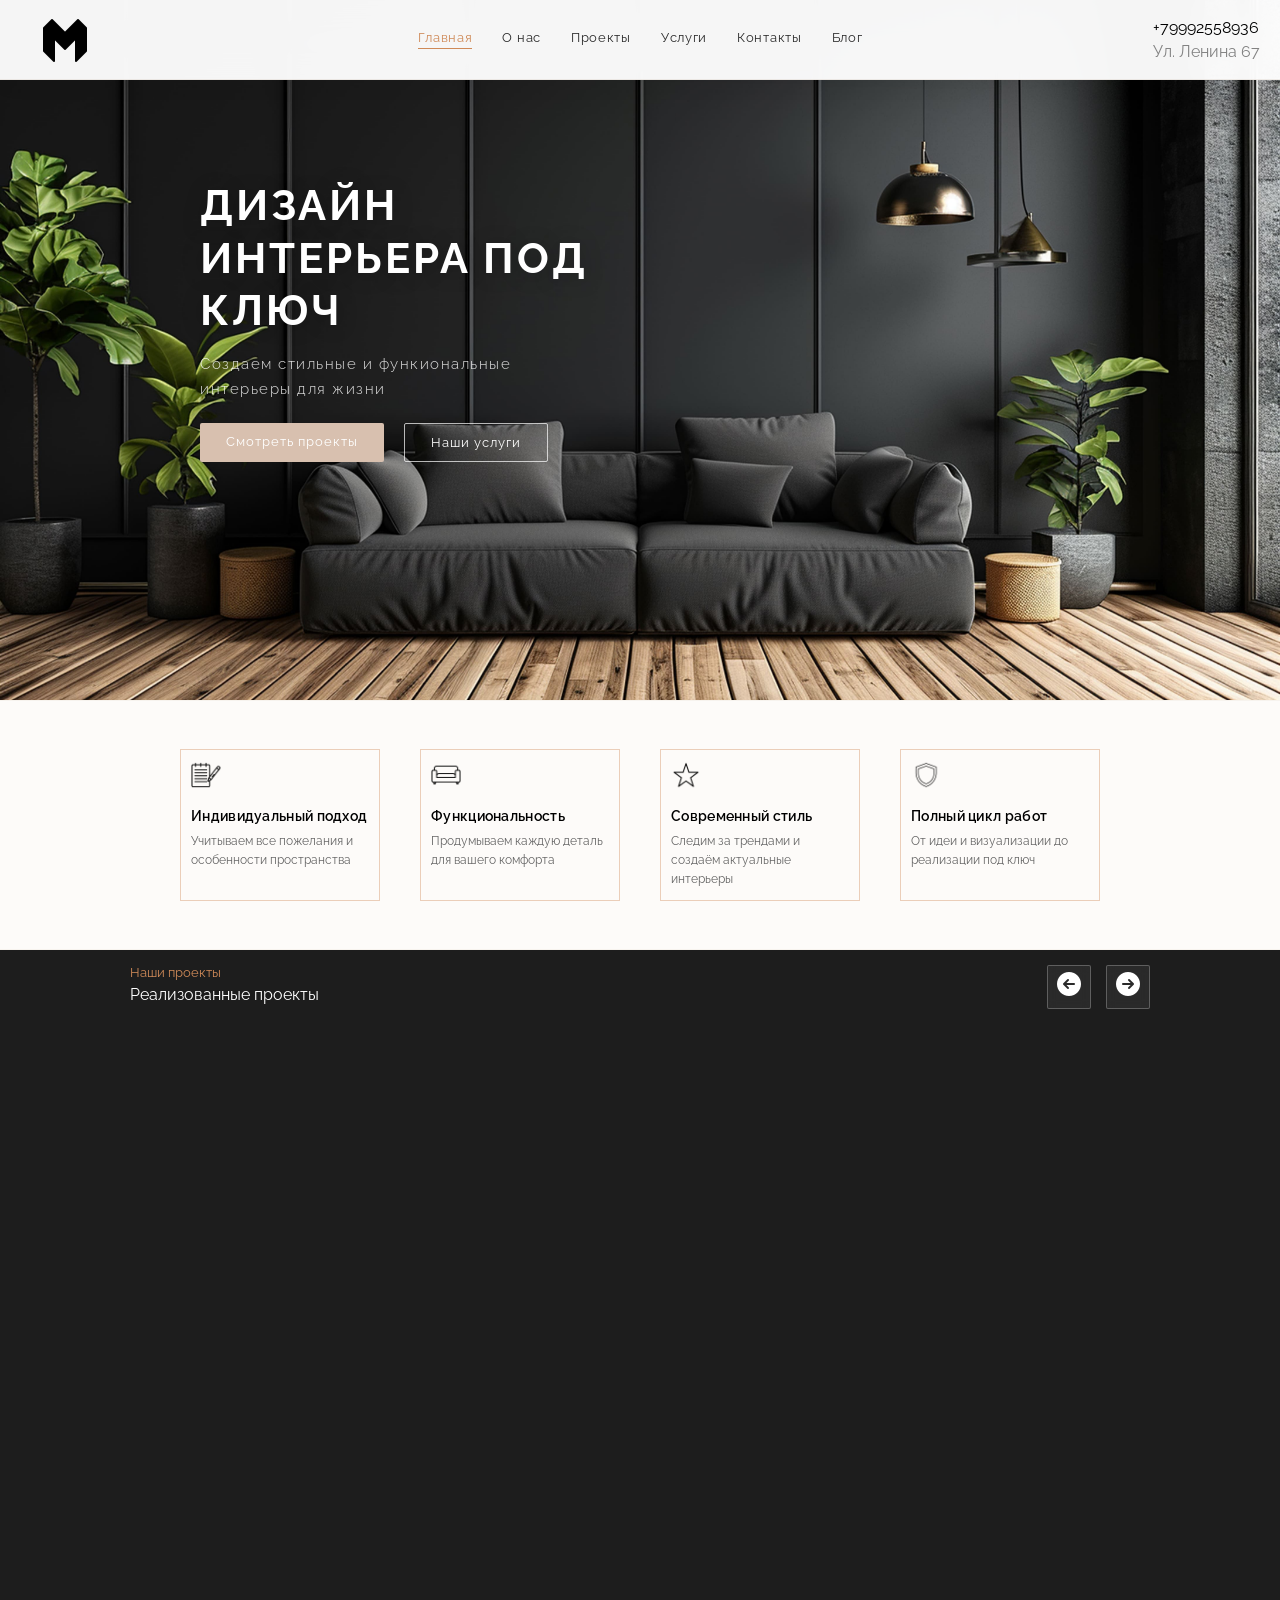
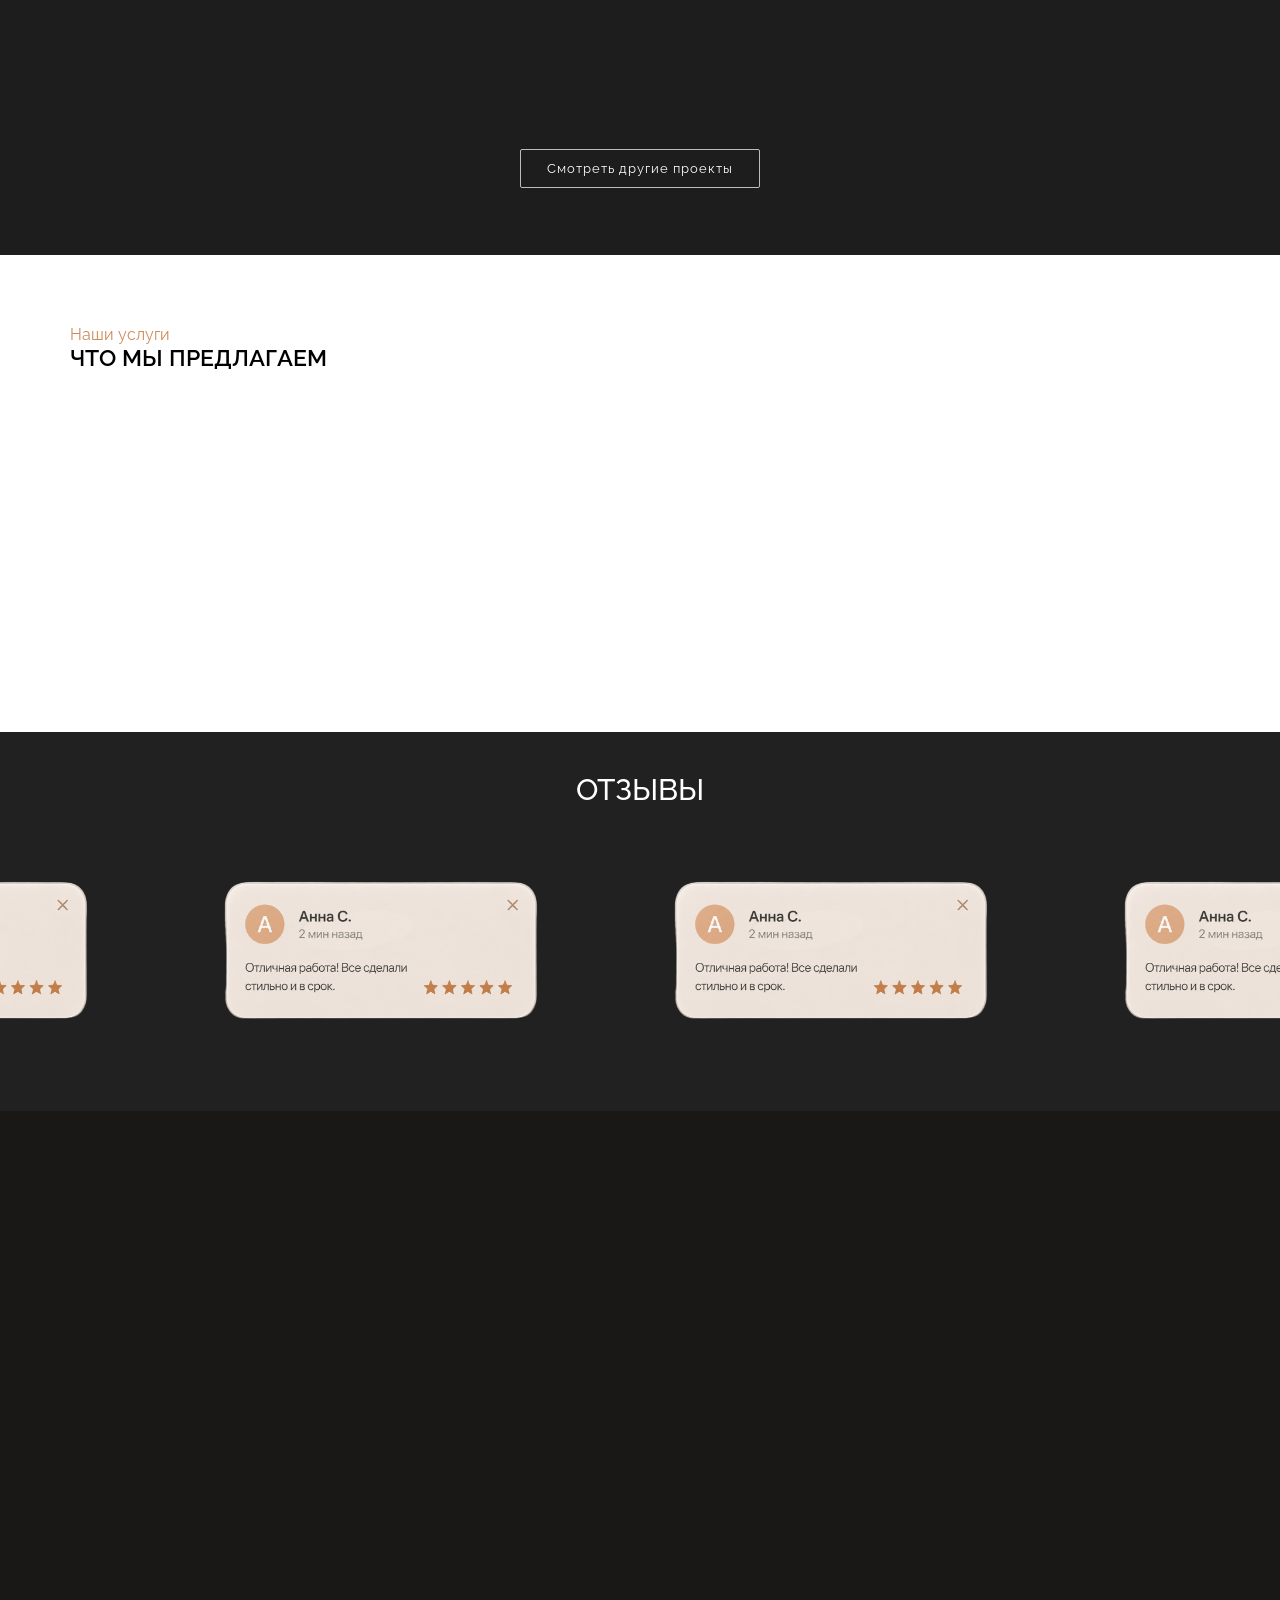
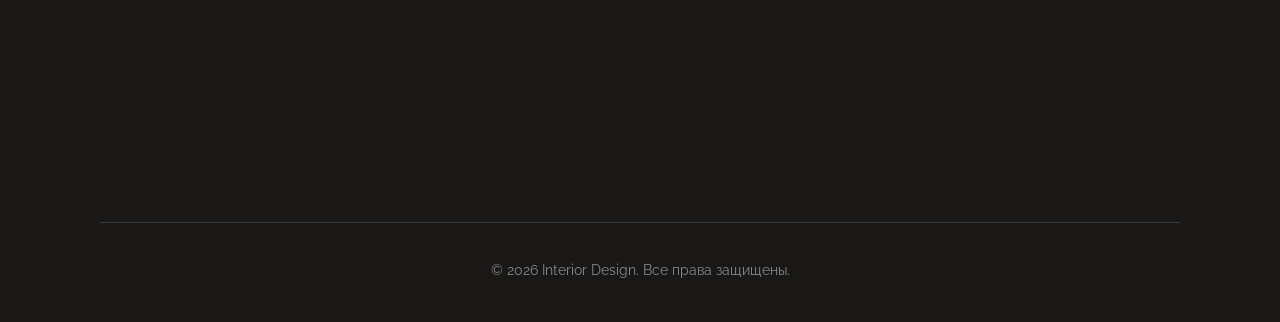
==== index.html @ 208649ef "Add files via upload" ====
<!DOCTYPE html>
<html lang="ru">
<head>
    <meta charset="UTF-8">
    <meta name="viewport" content="width=device-width, initial-scale=1.0">
    <title> Interior Design | Дизайн интерьера в Москве</title>
    <link rel="stylesheet" href="css/main.css">
</head>
<body>

    <header>
        <div class="logo">
            <img class="logotip" src="img/logotip.png" alt="Логотип">
        </div>
        <nav class="linksmom">
            <a class="links1" href="#">Главная</a>
            <a class="links" href="#">О нас</a>
            <a class="links" href="#">Проекты</a>
            <a class="links" href="#">Услуги</a>
            <a class="links" href="#">Контакты</a>
            <a class="links" href="#">Блог</a>
        </nav>
        <button class="burger">
            <span></span>
            <span></span>
            <span></span>
        </button>
        <div class="num-info">
            <div class="num">+79992558936</div>
            <div class="adres">Ул. Ленина 67</div>
        </div>
    </header>

    <div class="tutu">
        <div class="headling">ДИЗАЙН ИНТЕРЬЕРА ПОД КЛЮЧ</div>
        <div class="opisanie">Создаем стильные и функиональные интерьеры для жизни</div>
        <div class="btn2">
            <div class="btn1"><a href="#">Смотреть проекты</a></div>
            <div class="btn"><a href="#">Наши услуги</a></div>
        </div>
    </div>

    

    <div class="features">
        <div class="feature-item">
            <div class="feature-icon"><img class="img-icons" src="img/notebook.png" alt=""></div>
            <div class="feature-title">Индивидуальный подход</div>
            <div class="feature-text">Учитываем все пожелания и особенности пространства</div>
        </div>
        <div class="feature-item">
            <div class="feature-icon"><img class="img-icons" src="img/divan.png" alt=""></div>
            <div class="feature-title">Функциональность</div>
            <div class="feature-text">Продумываем каждую деталь для вашего комфорта</div>
        </div>
        <div class="feature-item">
            <div class="feature-icon"><img class="img-icons" src="img/free-icon-star-6869563.png" alt=""></div>
            <div class="feature-title">Современный стиль</div>
            <div class="feature-text">Следим за трендами и создаём актуальные интерьеры</div>
        </div>
        <div class="feature-item">
            <div class="feature-icon"><img class="img-icons" src="img/iconqqq.png" alt=""></div>
            <div class="feature-title">Полный цикл работ</div>
            <div class="feature-text">От идеи и визуализации до реализации под ключ</div>
        </div>
    </div>

    <div class="img-project">
        <div class="head-project">
            <div class="head-pro">
                <div class="zagolovok1">Наши проекты</div>
                <div class="zag2">Реализованные проекты</div>
            </div>
            <div class="arrows">
                <button class="arrow-btn prev">
                    <img class="b1" src="img/left.png" alt="Назад">
                </button>
                <button class="arrow-btn next">
                    <img class="b2" src="img/right.png" alt="Вперед">
                </button>
            </div>
        </div>

        <div class="projects-grid">
            <div class="project-card">
                <img id="slider-image" src="./img/project1.jpg" alt="">
            </div>
             <div class="bnt-more-project"><a class="btn" href="#">Смотреть другие проекты</a></div>
        </div> 
    </div>

    <section class="services">

    <div class="services-header">

        <div class="services-mini-title">
            Наши услуги
        </div>

        <div class="services-title">
            ЧТО МЫ ПРЕДЛАГАЕМ
        </div>
    </div>

    <div class="services-grid">

        <div class="service-card">

            <div class="service-icon">
                <img class="icon-oo" src="img/icon-home.png" alt="404">
            </div>

            <h3 class="service-title">
                Дизайн интерьера
            </h3>

            <p class="service-text">
                Разрабатываем уникальный дизайн-проект с учетом ваших пожеланий и особенностей пространства.
            </p>

        </div>

        <div class="service-card">

            <div class="service-icon">
                <img class="icon-oo" src="img/icon122.png" alt="404">
            </div>

            <h3 class="service-title">
                3D Визуализация
            </h3>

            <p class="service-text">
                Показываем будущий интерьер в реалистичном формате до начала ремонта, что бы точно понять как в хотите.
            </p>

        </div>

        <div class="service-card">

            <div class="service-icon">
                <img class="icon-oo" src="img/iconggg.png" alt="ошибка загрузки">
            </div>

            <h3 class="service-title">
                Подбор материалов
            </h3>

            <p class="service-text">
                Помогаем подобрать мебель, освещение, материалы и декор.
            </p>

        </div>

        <div class="service-card">

            <div class="service-icon">
                <img class="icon-oo" src="img/divan.png" alt="404">
            </div>

            <h3 class="service-title">
                Авторский надзор
            </h3>

            <p class="service-text">
                Контролируем реализацию проекта и следим за качеством работ.
            </p>

        </div>

    </div>

</section>
    <div class="rev-glav">

    <div class="header-rev">
        ОТЗЫВЫ
    </div>

    <div class="reviews-sticky">

        <div class="rev">

            <div>
                <img class="rev1"
                     src="img/rev1.png"
                     alt="">
            </div>

            <div>
                <img class="rev1"
                     src="img/rev1.png"
                     alt="">
            </div>

            <div>
                <img class="rev1"
                     src="img/rev1.png"
                     alt="">
            </div>

            <div>
                <img class="rev1"
                     src="img/rev1.png"
                     alt="">
            </div>

             <div>
                <img class="rev1"
                     src="img/rev1.png"
                     alt="">
            </div>

            <div>
                <img class="rev1"
                     src="img/rev1.png"
                     alt="">
            </div>

            <div>
                <img class="rev1"
                     src="img/rev1.png"
                     alt="">
            </div>

            <div>
                <img class="rev1"
                     src="img/rev1.png"
                     alt="">
            </div>

                        <div>
                <img class="rev1"
                     src="img/rev1.png"
                     alt="">
            </div>

            <div>
                <img class="rev1"
                     src="img/rev1.png"
                     alt="">
            </div>

        </div>

    </div>

</div>
    <form action="https://formsubmit.co/boiy21515@gmail.com" method="POST"> 
        <section class="form-section">
            <h2>Готовы обсудить ваш проект?</h2>
            <p>Оставьте заявку, и мы свяжемся с вами для бесплатной консультации</p>
            <input type="text" name="name" placeholder="Ваше имя" />
            <input type="tel" name="phone" placeholder="Номер телефона" />
            <button type="submit" class="btn-submit">Оставить заявку</button>
        </section>
    </form>
   <footer class="footer">

    <div class="footer-container">

     

        <div class="footer-links">

            <h3 class="footer-title">
                Навигация
            </h3>

            <a href="#">Главная</a>
            <a href="#">О нас</a>
            <a href="#">Проекты</a>
            <a href="#">Услуги</a>
            <a href="#">Контакты</a>

        </div>

        <div class="footer-services">

            <h3 class="footer-title">
                Услуги
            </h3>

            <p>Дизайн интерьера</p>
            <p>3D Визуализация</p>
            <p>Подбор материалов</p>
            <p>Авторский надзор</p>

        </div>

        <div class="footer-contact">

            <h3 class="footer-title">
                Контакты
            </h3>

            <p>+7 (999) 255-89-36</p>
            <p>г. Москва, ул. Ленина 67</p>
            <p>info@interior.ru</p>

        </div>

    </div>

    <div class="footer-bottom">

        <p>
            © 2026 Interior Design.
            Все права защищены.
        </p>

    </div>

</footer>

    <script src="js/app.js"></script>
</body>
</html>
---- css/main.css ----
@import url('https://fonts.googleapis.com/css2?family=Raleway:ital,wght@0,100..900;1,100..900&display=swap');

*, *::before, *::after {
    box-sizing: border-box;
}

::selection {
    background-color: #D8C0AF;
    color: white;
}

html {
    scroll-behavior: smooth;
    overflow-x: hidden;
}

body {
    margin: 0;
    padding: 0;
    background-color: rgb(255, 255, 255);
    transition: 0.9s;
    overflow-x: hidden;
}
a {
    text-decoration: none;
    color: white;
}
header {
    width: 100%;
    height: 80px;
    background-color: rgba(255, 255, 255, 0.96);
    backdrop-filter: blur(16px);
    -webkit-backdrop-filter: blur(16px);
    display: grid;
    grid-template-columns: 1fr auto 1fr;
    align-items: center;
    position: fixed;
    border-bottom: 1px solid rgba(180, 160, 140, 0.18);
    box-shadow: 0 1px 24px rgba(0,0,0,0.06);
    z-index: 4;
    transition: box-shadow 0.3s ease, transform 0.35s ease;
}
.links , .links1 {
    font-family: "Raleway";
    cursor: pointer;
    color: #2a2a2a;
    font-size: 13px;
    letter-spacing: 0.7px;
    transition: color 0.25s ease;
    position: relative;
    padding-bottom: 3px;
}
.links::after {
    content: "";
    position: absolute;
    bottom: 0;
    left: 0;
    width: 0;
    height: 1.5px;
    background-color: #cf8a58;
    transition: width 0.3s ease;
}
.links:hover { color: #cf8a58; }
.links:hover::after { width: 100%; }
.links1 {
    color: #cf8a58;
    border-bottom: 1.5px solid #cf8a58;
}
a:focus-visible,
button:focus-visible,
.btn1:focus-visible,
.btn:focus-visible {
    outline: 2px solid #cf8a58;
    outline-offset: 3px;
}

.logo {
    display: flex;
    align-items: center;
}
.linksmom {
    display: flex;
    gap: 30px;
    justify-content: center;
}
.logotip {
    height: 50px;
    margin-left: 40px;
}
.num-info {
    font-family: "Raleway";
    display: flex;
    flex-direction: column;
    margin-left: auto;
    margin-right: 20px;
    gap: 5px;
}
.adres {
    color: rgb(130, 130, 130);
}
.tutu {
    background-image: url(../img/fon-image.jpg);
    width: 100%;
    height: 700px;
    background-repeat: no-repeat;
    background-position: center;
    background-size: cover;
    display: flex;
    align-items: center;
    justify-content: flex-start;
    flex-direction: column;
    padding-left: 200px;
    box-sizing: border-box;
    padding-top: 180px;
}
.headling {
    color: white;
    font-family: "Raleway";
    font-weight: 700;
    letter-spacing: 3px;
    font-size: 42px;
    width: 440px;
    margin: 0;
    padding: 0;
    align-self: flex-start;
    line-height: 1.25;
    text-shadow: 0 2px 20px rgba(0,0,0,0.25);
}
.opisanie {
    color: rgba(255,255,255,0.88);
    font-family: "Raleway";
    font-weight: 300;
    letter-spacing: 1.5px;
    font-size: 15px;
    width: 400px;
    margin: 14px 0 0 0;
    padding: 0;
    align-self: flex-start;
    line-height: 1.7;
}
.btn2 {
    display: flex;
    gap: 20px;
    margin-top: 20px;
    font-family: "Raleway";
    align-self: flex-start;
}
.btn1 {
    background-color: #D8C0AF;
    padding: 11px 26px;
    color: white;
    cursor: pointer;
    transition: background-color 0.3s ease, transform 0.15s ease, letter-spacing 0.3s ease;
    letter-spacing: 1px;
    font-size: 13px;
    border-radius: 2px;
}
.btn1:hover {
    background-color:#a49183;
    transform: translateY(-2px);
    letter-spacing: 1.5px;
}
.btn {
    border: 1.5px solid rgba(255,255,255,0.7);
    padding: 11px 26px;
    color: white;
    cursor: pointer;
    transition: background-color 0.3s ease, transform 0.15s ease, border-color 0.3s ease;
    z-index: 1;
    letter-spacing: 1px;
    font-size: 13px;
    border-radius: 2px;
}
.btn:hover {
    background-color: rgba(216,192,175,0.25);
    border-color: #D8C0AF;
    transform: translateY(-2px);
}
.fake-footer {
    display: flex;
    align-items: center;
    justify-content: center;
    gap: 80px;
    padding: 80px 100px;
    max-width: 100%;
    box-sizing: border-box;
}

.info {
    font-family: "Raleway";
    display: flex;
    flex-direction: column;
    gap: 15px;
    width: 350px;
    min-width: 0;
    
}
.mini-head {
    font-size: 11px;
    color: #cf8a58;
    letter-spacing: 3px;
    text-transform: uppercase;
    display: flex;
    align-items: center;
    gap: 8px;
}
.mini-head::before {
    content: "";
    display: inline-block;
    width: 24px;
    height: 1.5px;
    background-color: #cf8a58;
    flex-shrink: 0;
}
.head {
    font-size: 28px;
    font-weight: 700;
    line-height: 1.3;
    width: 300px;
    min-width: 0;
}
.info2 {
    font-family: "Raleway";
    display: flex;
    flex-direction: column;
    gap: 25px;
    width: 400px;
    min-width: 0;
}
.Khead {
    font-size: 14px;
    line-height: 1.8;
    color: rgb(80, 80, 80);
}
.hd {
    font-size: 14px;
    color: #cf8a58;
    cursor: pointer;
    position: relative;
    width: fit-content;
    padding-bottom: 2px;
    letter-spacing: 1px;
}
.hd::after {
    content: "";
    position: absolute;
    bottom: 0;
    left: 0;
    width: 0;
    height: 2px;
    background-color: #cf8a58;
    transition: width 0.4s ease;
}
.hd:hover::after {
    width: 100%;
}
.features {
    display: flex;
    justify-content: center;
    gap: 40px;
    padding: 48px 100px;
    max-width: 100%;
    box-sizing: border-box;
    background: rgba(216, 192, 175, 0.07);
    border-top: 1px solid rgba(216, 192, 175, 0.15);
    border-bottom: 1px solid rgba(216, 192, 175, 0.15);
}
.feature-item {
    display: flex;
    flex-direction: column;
    gap: 8px;
    width: 200px;
    min-width: 0;
    border: 1px solid rgb(207, 138, 88, 0.4);
    padding: 10px;
    align-items: stretch;
}
.feature-icon {
    font-size: 22px;
    color: #cf8a58;
    margin-bottom: 4px;
}
.feature-title {
    font-family: "Raleway";
    font-weight: 600;
    font-size: 14px;
    letter-spacing: 0.3px;
}
.feature-text {
    font-family: "Raleway";
    font-size: 12px;
    color: rgb(100, 100, 100);
    line-height: 1.6;
    width: 100%;
    max-width: 200px;
}
.img-icons {
    height: 30px;
}
span {
    color: black;
    font-weight: 600;
}
.img-project {
    width: 100%;
    height: 905px;
    background-color: rgb(29, 29, 29);
}
.head-project {
    display: flex;
    padding-top: 15px;
}
.arrows {
    margin-left: auto;
}
.head-pro {
    font-family: "Raleway";
    color: white;
}
.zagolovok1 {
    color: #cf8a58;
    font-size: 13px;
    margin-bottom: 5px;
}
.arrows {
    display: flex;
    gap: 15px;
    transition: 0.4s;
}
.arrow-btn {
    width: 44px;
    height: 44px;
    border: 1px solid rgba(255, 255, 255, 0.25);
    background: rgba(255,255,255,0.06);
    color: white;
    cursor: pointer;
    font-size: 20px;
    transition: background 0.25s ease, border-color 0.25s ease, transform 0.2s ease;
    border-radius: 2px;
    backdrop-filter: blur(4px);
}
.arrow-btn:hover {
    background: rgba(207, 138, 88, 0.25);
    border-color: rgba(207, 138, 88, 0.5);
}
.b2:active {
    transform: translateX(3px);
}
.b1:active {
    transform: translateX(-3px);
}
.head-project {
    margin-left: 130px;
    margin-right: 130px;
}
.projects-grid {
    display: flex;
    gap: 30px;
    margin: 40px;
    flex-direction: column;
}
.project-card {
    width: 100%;
    position: relative;
    overflow: hidden;
}

.project-card::after {
    content: "";
    position: absolute;
    bottom: 0;
    left: 0;
    right: 0;
    height: 220px;
    
    pointer-events: none;
}
.project-card img {
    width: 100%;
    height: 670px;
    object-fit: cover;
    transition: transform 0.4s ease;
    will-change: transform;
    display: block;
}
.project-card:hover img {
    transform: scale(1.04);
}
.project-info {
    position: absolute;
    bottom: 20px;
    left: 20px;
    right: 20px;
    display: flex;
    justify-content: space-between;
    color: white;
    font-family: "Raleway";
}
.projects-grid span {
    color: rgb(198, 221, 198);
}
.projects-grid {
    display: flex;
    flex-direction: column;
}
.btn-end {
    font-family: "Raleway";
}
.end-btn {
    display: flex;
    background-color: rgb(29, 29, 29);
    width: 100%;
}
.bnt-more-project {
    display: flex;
    justify-content: center;
    align-items: center;
    font-family: "Raleway";

}
.services-header {
    font-family: "Raleway";
    display: flex;
    flex-direction: column;
}
.services {
    margin: 70px;
}
.services-mini-title {
    color: #cf8a58;
}
.services-title {
    font-size: 23px;
    font-weight: 600;
}
.services-grid {
    display: flex;
    gap: 10px;
    font-family: "Raleway";
    justify-content: center;
    margin-top: 20px;
    align-items: stretch;
}
.service-text {
    max-width: 300px;
}
.service-card {
    background-color: rgba(255, 255, 255, 0.6);
    border: 1px solid rgba(216, 192, 175, 0.22);
    border-top: 2px solid rgba(207, 138, 88, 0.25);
    width: 400px;
    padding: 32px 30px;
    transition: transform 0.3s ease, box-shadow 0.3s ease, border-top-color 0.3s ease;
    will-change: transform;
    border-radius: 4px;
}
.service-card:hover {
    transform: translateY(-4px);
    box-shadow: 0px 12px 40px rgba(0, 0, 0, 0.08);
    border-top-color: #cf8a58;
}
.icon-oo {
    height: 30px;
}
.burger {
    display: none;
    flex-direction: column;
    gap: 5px;
    background: none;
    border: none;
    cursor: pointer;
    margin-right: 20px;
}
.burger span {
    width: 25px;
    height: 2px;
    background-color: black;
    display: block;
    transition: 0.3s;
}

.reg {
    display: flex;
    justify-content: center;
    width: 100%;
}

form {
    background-color: #1a1816;
    display: flex;
    justify-content: center;
}

.form-section {
  margin-top: 30px;
  width: 70%;
  background: url(../img/fon-image.jpg);
  background-size: cover;
  background-position: center;
  padding: 2rem;
  color: #fff;
  font-family: 'Segoe UI', sans-serif;
  display: flex;
  flex-direction: column;
  justify-content: center;
  align-items: center;
  border: 1px solid rgba(255, 255, 255, 0.6);
  border-bottom: 1px solid rgba(255, 255, 255, 0.6);
  border-radius: 9px;
}

.form-section h2 {
  font-size: 22px;
  font-weight: 500;
  color:#ffffff;
  margin: 0 0 6px;
}

.form-section p {
  font-size: 14px;
  color: #aaa;
  margin: 0 0 1.5rem;
  line-height: 1.5;
}


.form-section {
    transition: 0.3s;
    box-shadow: 0px 0px 50px 0px rgba(34, 60, 80, 0.3) inset;
}

.form-section input,
.form-section textarea {
  width: 50%;
  box-sizing: border-box;
  appearance: none;
  -webkit-appearance: none;

  border: none;
  outline: none;
  background: none;
  padding: 10px 0;
  margin-bottom: 15px;
  font: inherit;
  color: inherit;
  box-shadow: none;
  border-radius: 0;
  border-bottom: 1px solid white;
}

.form-section input::placeholder,
.form-section textarea::placeholder {
  color: #c3c3c3;
}

.form-section input:focus,
.form-section textarea:focus {
  border-color:#cf8a58;
}

.form-section textarea {
  resize: none;
  height: 80px;
}

.btn-submit {
  width: 30%;
  padding: 13px;
  background: #D8C0AF;
  border: none;
  border-radius: 2px;
  color: #fff;
  font-size: 13px;
  font-weight: 500;
  cursor: pointer;
  font-family: "Raleway", inherit;
  letter-spacing: 1.5px;
  text-transform: uppercase;
  transition: background 0.25s ease, transform 0.15s ease, letter-spacing 0.3s ease;
  margin-top: 4px;
}

.btn-submit:hover {
  background: #a49183;
  transform: translateY(-2px);
  letter-spacing: 2px;
}

.btn-submit:active {
  transform: scale(0.98);
}

.footer {
    background: #1a1816;
    padding: 60px 100px 30px;
    color: white;
    font-family: "Raleway";
}

.footer-logo {
    
    max-width:50px;
}

.footer-container {
    display: flex;
    justify-content: space-between;
    gap: 50px;
    flex-wrap: wrap;
}

.footer-logo-block {
    max-width: 300px;
}

.footer-logo {
    width: 180px;
    margin-bottom: 20px;
}

.footer-description {
    color: #b5b5b5;
    line-height: 1.7;
    font-size: 15px;
}

.footer-title {
    font-size: 20px;
    margin-bottom: 25px;
    font-weight: 600;
}
.header-rev {
    font-family: "Raleway";
    font-weight: 500;
    text-align: center;
    color: white;
    font-size: 30px;
    padding-top: 40px;
}
.rev {
    display: flex;
    align-items: center;
    justify-content: center;
}

.rev1 {
    height: 300px;
}

.rev-glav {
    background-color: #212121;
}

.footer-links,
.footer-services,
.footer-contact {
    display: flex;
    flex-direction: column;
}

.footer-links a,
.footer-services p,
.footer-contact p {
    margin-bottom: 14px;
    color: #b5b5b5;
    text-decoration: none;
    transition: color 0.3s ease, transform 0.3s ease;
    cursor: pointer;
}

.footer-links a:hover,
.footer-services p:hover,
.footer-contact p:hover {
    color: #d8c0af;
    transform: translateX(4px);
}

.footer-bottom {
    margin-top: 60px;
    border-top: 1px solid #3a3a3a;
    padding-top: 25px;
    text-align: center;
}

.footer-bottom p {
    color: #888;
    font-size: 14px;
}

─── Scroll animations ───────────────────────────────────────
.feature-item,
.service-card,
.project-card {
    opacity: 0;
    transform: scaleY(0.6) translateY(40px);
    transform-origin: top center;
    transition: opacity 0.5s ease, transform 0.5s ease;
}

.fake-footer,
.form-section,
.footer-container {
    opacity: 0;
    transform: scaleY(0.7) translateY(30px);
    transform-origin: top center;
    transition: opacity 0.6s ease, transform 0.6s ease;
}

.visible {
    opacity: 1 !important;
    transform: scaleY(1) translateY(0) !important;
}

.feature-item:nth-child(1) { transition-delay: 0s; }
.feature-item:nth-child(2) { transition-delay: 0.1s; }
.feature-item:nth-child(3) { transition-delay: 0.2s; }
.feature-item:nth-child(4) { transition-delay: 0.3s; }

.service-card:nth-child(1) { transition-delay: 0s; }
.service-card:nth-child(2) { transition-delay: 0.12s; }
.service-card:nth-child(3) { transition-delay: 0.24s; }

.project-card:nth-child(1) { transition-delay: 0s; }
.project-card:nth-child(2) { transition-delay: 0.15s; }
.project-card:nth-child(3) { transition-delay: 0.3s; }

@media (max-width: 1024px) {
    .tutu {
        padding-left: 60px;
        padding-top: 160px;
    }
    .headling {
        font-size: 34px;
        width: 340px;
    }
    .opisanie {
        width: 340px;
    }
    .fake-footer {
        gap: 40px;
        padding: 60px 60px;
    }
    .info {
        width: 280px;
    }
    .head {
        font-size: 24px;
        width: 260px;
    }
    .info2 {
        width: 320px;
    }
    .features {
        gap: 25px;
        padding: 40px 60px;
    }
    .feature-item {
        width: 160px;
    }
    .linksmom {
        gap: 20px;
    }
    .num-info {
        display: none;
    }
    .img-project {
        height: auto;
        padding-bottom: 40px;
    }
    .projects-grid {
        flex-wrap: wrap;
        margin: 20px;
        gap: 20px;
    }
    .project-card img {
        height: auto;
        object-fit: cover;
    }
    .head-project {
        margin-left: 60px;
        margin-right: 60px;
    }
    .services {
        margin: 50px;
    }
    .services-grid {
        flex-wrap: wrap;
    }
    .service-card {
        width: 340px;
    }
    .bnt-more-project {
        margin-top: 50px;
    }
}

@media (max-width: 768px) {
    .num-info { display: none; }
    header {
        grid-template-columns: 1fr auto;
        height: 65px;
    }
    .burger {
        display: flex;
        margin-left: auto;
    }
    .linksmom {
        display: none;
        flex-direction: column;
        position: fixed;
        top: 65px;
        left: 0;
        width: 100%;
        background: white;
        padding: 16px 20px;
        box-sizing: border-box;
        gap: 16px;
        border-bottom: 1px solid rgba(100,100,100,0.15);
        z-index: 3;
    }
    .linksmom.open { display: flex; }
    .logotip {
        height: 38px;
        margin-left: 18px;
    }
    .tutu {
        padding-left: 20px;
        padding-right: 20px;
        padding-top: 100px;
        height: 480px;
    }
    .headling {
        font-size: 24px;
        width: 100%;
    }
    .opisanie {
        width: 100%;
        font-size: 13px;
    }
    .fake-footer {
        display: grid;
        grid-template-columns: 1fr 1fr;
        gap: 20px;
        padding: 30px 20px;
        align-items: start;
    }
    .info { width: 100%; }
    .head {
        font-size: 18px;
        width: 100%;
    }
    .info2 { width: 100%; }
    .features {
        display: grid;
        grid-template-columns: 1fr 1fr;
        gap: 18px;
        padding: 25px 20px;
    }
    .feature-item { width: 100%; }
    .feature-text { font-size: 11px; }
    .img-project {
        height: auto;
        padding-bottom: 20px;
    }
    .projects-grid {
        display: grid;
        grid-template-columns: 1fr;
        margin: 12px;
        gap: 10px;
    }
    .project-card img {
        height: 600px;
        object-fit: cover;
    }
    .head-project {
        margin-left: 20px;
        margin-right: 20px;
        flex-direction: row;
        gap: 10px;
        align-items: center;
    }
    .arrows { margin-left: auto; }
    .bnt-more-project { margin-top: 20px; }
    .services { margin: 20px; }
    .services-grid {
        display: grid;
        grid-template-columns: 1fr 1fr;
        gap: 10px;
        margin-top: 15px;
    }
    .service-card {
        width: 100%;
        box-sizing: border-box;
        height: auto;
        min-height: 160px;
        padding: 18px;
    }
    .service-text {
        max-width: 100%;
        font-size: 12px;
    }
    .form-section input,
    .form-section textarea {
        width: 90%;
    }
    .btn-submit { width: 90%; }
    .footer {
        padding: 30px 20px 20px;
    }
    .footer-container {
        display: grid;
        grid-template-columns: 1fr 1fr;
        gap: 20px;
    }
    .footer-logo-block {
        grid-column: 1 / -1;
        max-width: 100%;
    }
    .footer-description {
        font-size: 13px;
        line-height: 1.5;
    }
    .footer-title {
        font-size: 15px;
        margin-bottom: 12px;
    }
    .footer-links a,
    .footer-services p,
    .footer-contact p {
        margin-bottom: 8px;
        font-size: 13px;
    }
    .footer-bottom {
        margin-top: 25px;
        padding-top: 15px;
    }
    .footer-bottom p { font-size: 12px; }
}

@media (max-width: 480px) {
    header { height: 58px; }
    .logotip { height: 32px; margin-left: 12px; }
    .adres { display: none; }
    .tutu {
        padding-left: 15px;
        padding-right: 15px;
        padding-top: 90px;
        height: 420px;
    }
    .headling { font-size: 21px; width: 100%; }
    .opisanie { width: 100%; font-size: 12px; }
    .btn2 { gap: 8px; }
    .btn1, .btn { text-align: center; padding: 9px 16px; font-size: 13px; }
    .fake-footer {
        grid-template-columns: 1fr 1fr;
        gap: 14px;
        padding: 22px 14px;
    }
    .head { font-size: 16px; }
    .Khead { font-size: 12px; }
    .features {
        grid-template-columns: 1fr 1fr;
        padding: 20px 14px;
        gap: 14px;
    }
    .feature-title { font-size: 12px; }
    .feature-text { font-size: 11px; }
    .projects-grid {
        grid-template-columns: 1fr 1fr;
        gap: 12px;
        display: flex;
        justify-content: center;
        
    }
    
    .arrow-btn {
        background: none;
        border: none;
    }

    .project-card {
        width: 100%;
    }
    .project-card img { 
        height: auto; 
        width: 100%;
        object-fit: cover;}
    .head-project {
        margin-left: 10px;
        margin-right: 10px;
        flex-direction: row;
        gap: 8px;
        align-items: center;
    }
    .arrows { margin-left: auto; }
    .arrow-btn { width: 36px; height: 36px; font-size: 18px; }
    .project-info { bottom: 8px; left: 8px; right: 8px; font-size: 11px; }
    .services { margin: 14px; }
    .services-title { font-size: 17px; }
    .services-grid {
        grid-template-columns: 1fr 1fr;
        gap: 8px;
        margin-top: 12px;
    }
    .service-card {
        width: 100%;
        box-sizing: border-box;
        height: auto;
        min-height: 130px;
        padding: 14px;
    }
    .service-text { max-width: 100%; font-size: 11px; }
    .icon-oo { height: 22px; }
    .bnt-more-project { margin-top: 18px; }
    .footer { padding: 22px 14px 16px; }
    .footer-container {
        grid-template-columns: 1fr 1fr;
        gap: 14px;
    }
    .footer-title { font-size: 13px; margin-bottom: 8px; }
    .footer-links a,
    .footer-services p,
    .footer-contact p { margin-bottom: 6px; font-size: 12px; }
    .footer-bottom { margin-top: 16px; padding-top: 12px; }
    .footer-bottom p { font-size: 11px; }
}
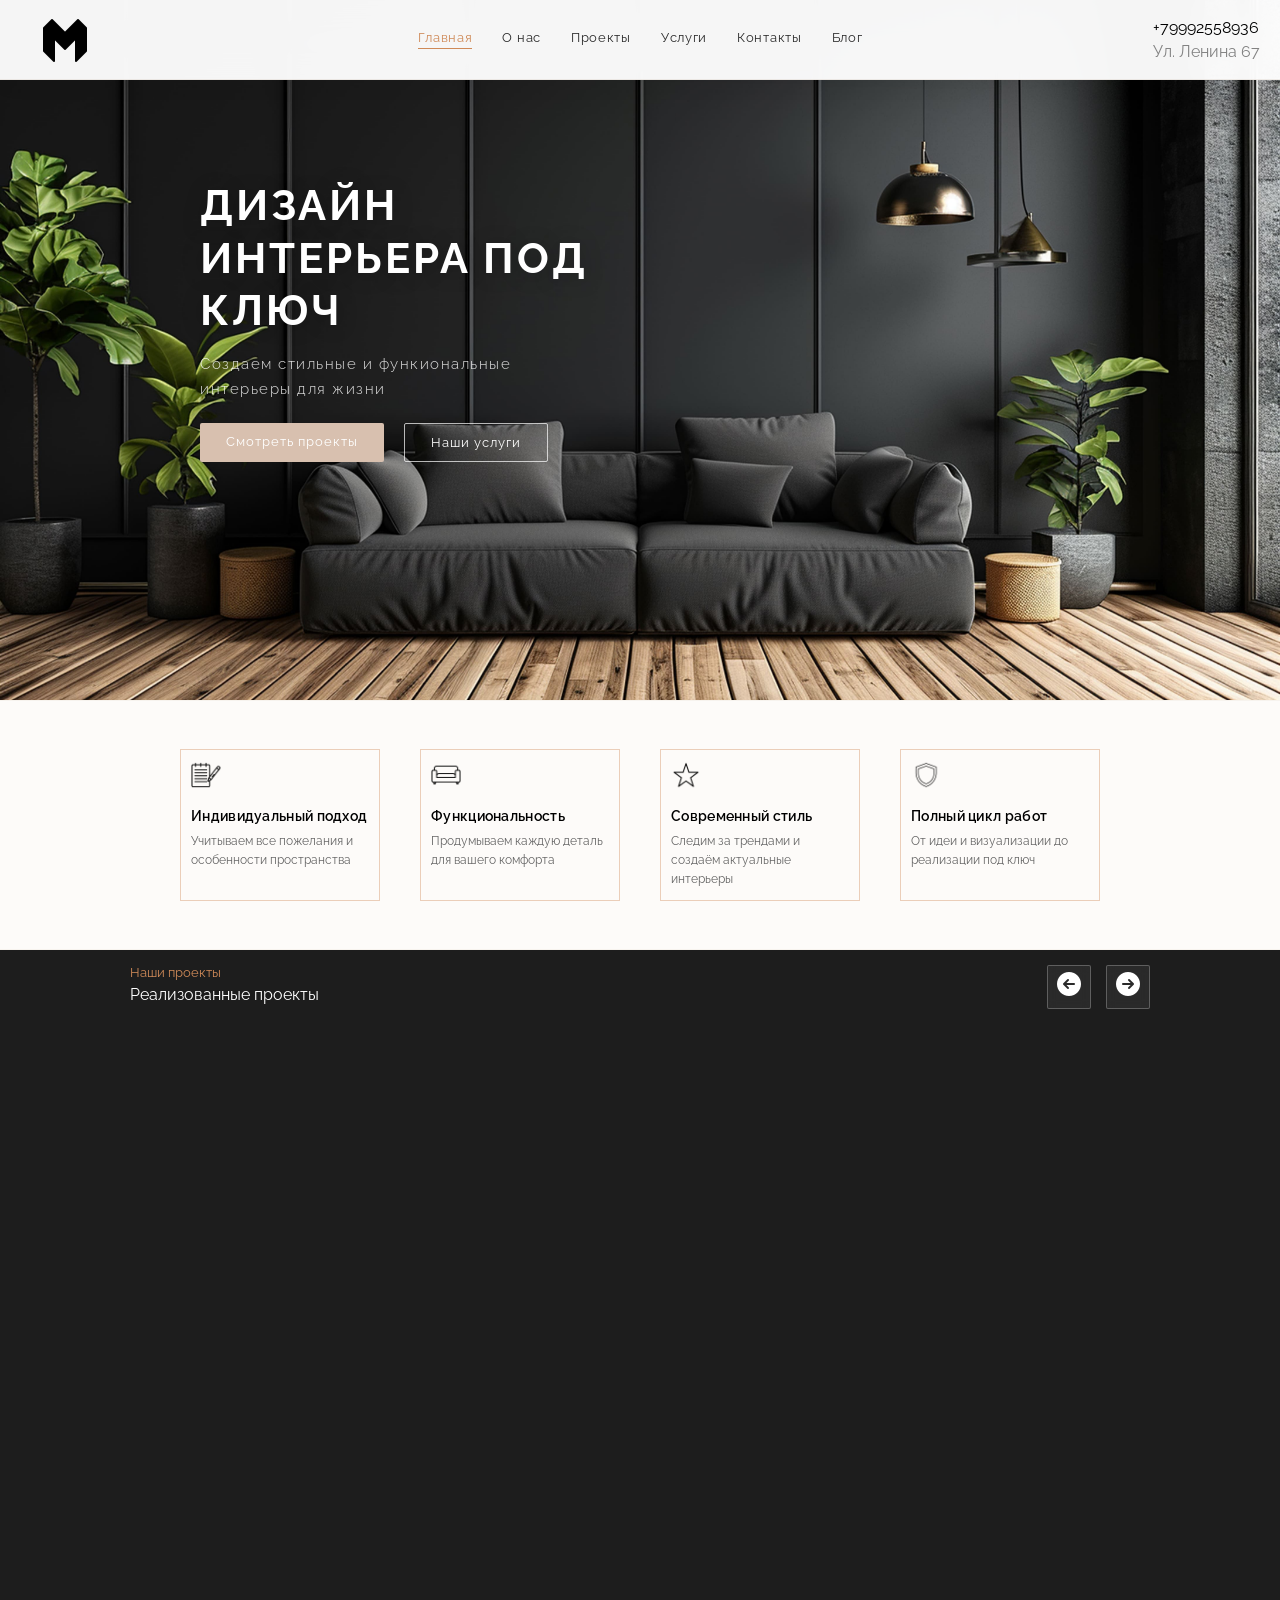
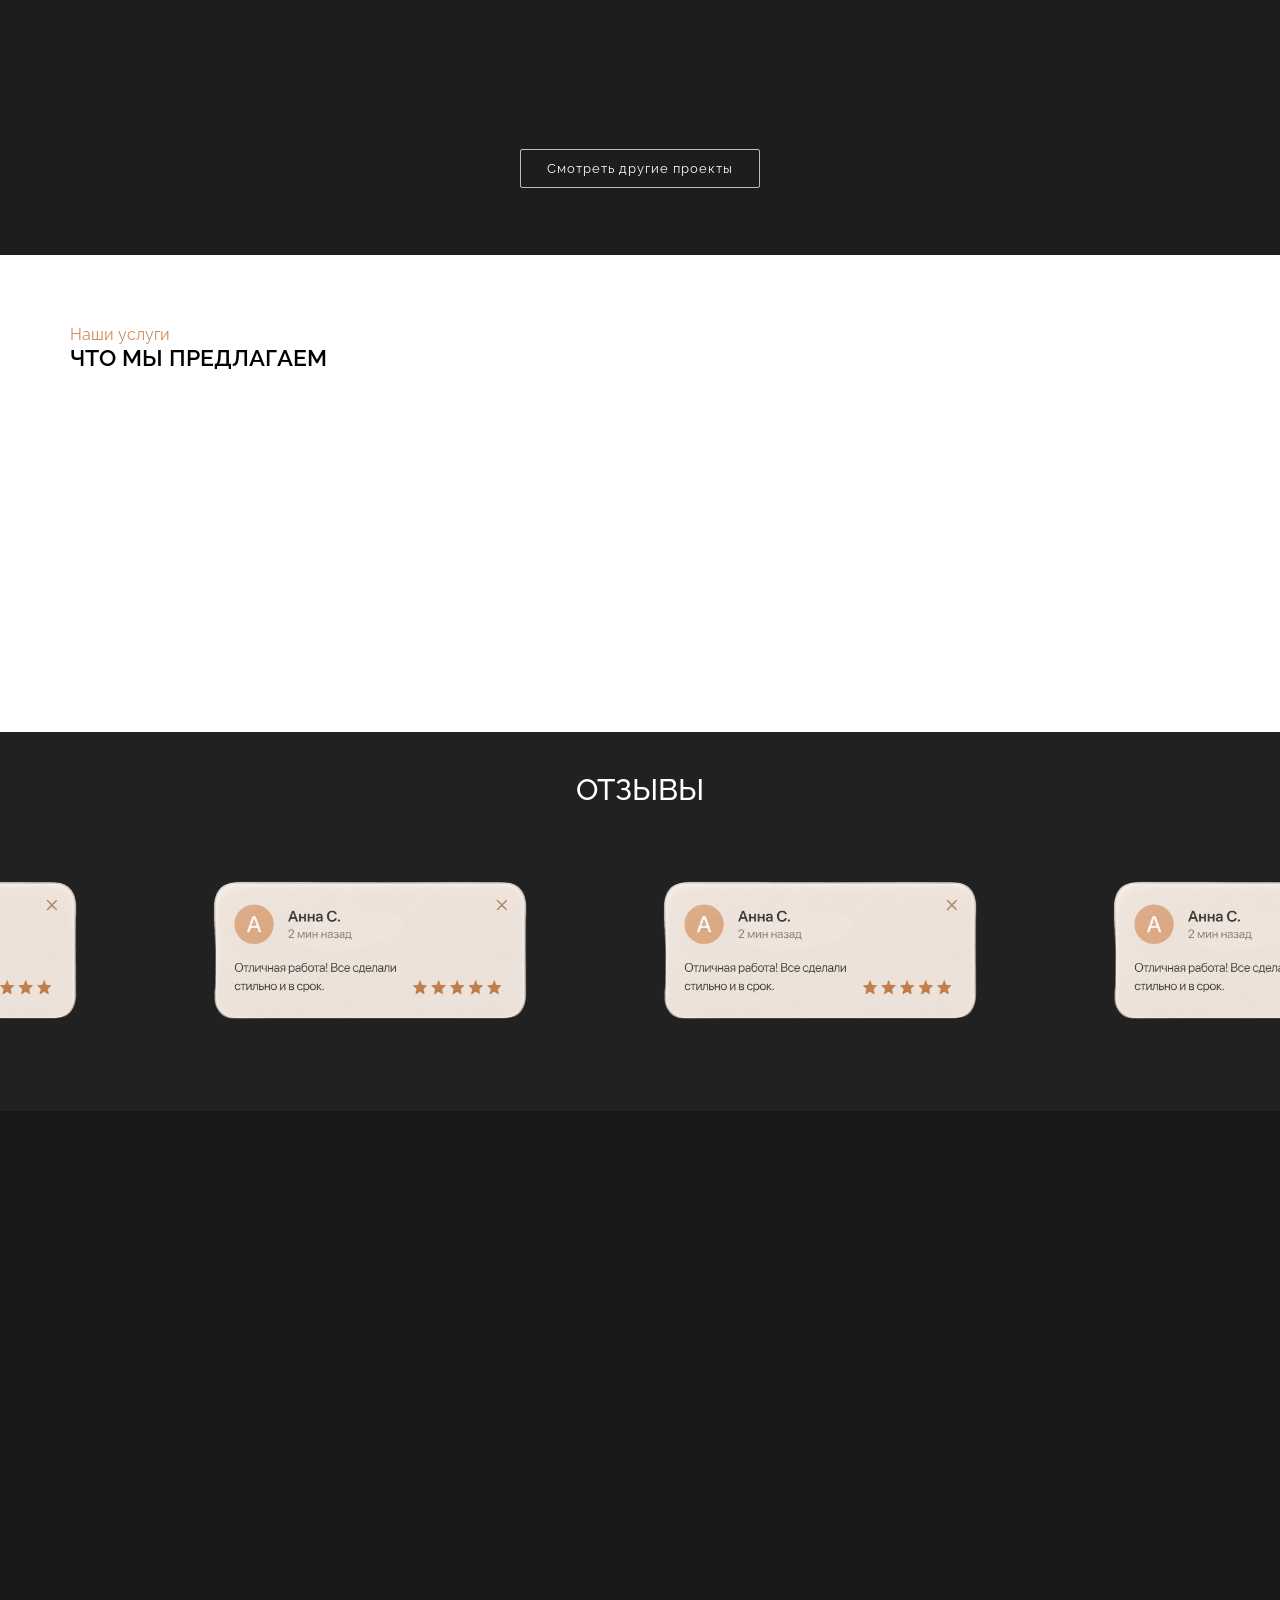
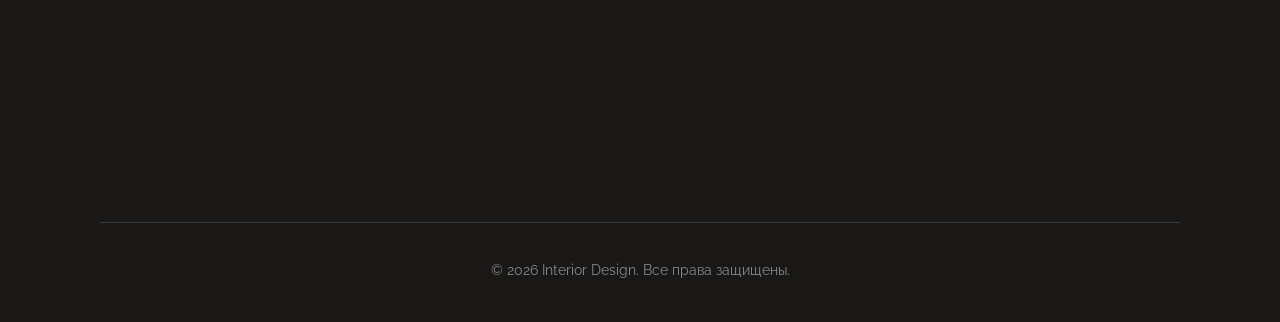
==== commit 8cb1103e: "Update index.html" ====
--- a/index.html
+++ b/index.html
@@ -246,15 +246,16 @@
     </div>
 
 </div>
-    <form action="https://formsubmit.co/boiy21515@gmail.com" method="POST"> 
-        <section class="form-section">
-            <h2>Готовы обсудить ваш проект?</h2>
-            <p>Оставьте заявку, и мы свяжемся с вами для бесплатной консультации</p>
-            <input type="text" name="name" placeholder="Ваше имя" />
-            <input type="tel" name="phone" placeholder="Номер телефона" />
-            <button type="submit" class="btn-submit">Оставить заявку</button>
-        </section>
-    </form>
+    <form action="https://api.web3forms.com/submit" method="POST">
+    <input type="hidden" name="access_key" value="34d49b39-fc63-47a3-ad89-d77691b63afa">
+    <section class="form-section">
+        <h2>Готовы обсудить ваш проект?</h2>
+        <p>Оставьте заявку, и мы свяжемся с вами для бесплатной консультации</p>
+        <input type="text" name="name" placeholder="Ваше имя" />
+        <input type="tel" name="phone" placeholder="Номер телефона" />
+        <button type="submit" class="btn-submit">Оставить заявку</button>
+    </section>
+</form>
    <footer class="footer">
 
     <div class="footer-container">
@@ -315,4 +316,4 @@
 
     <script src="js/app.js"></script>
 </body>
-</html>+</html>
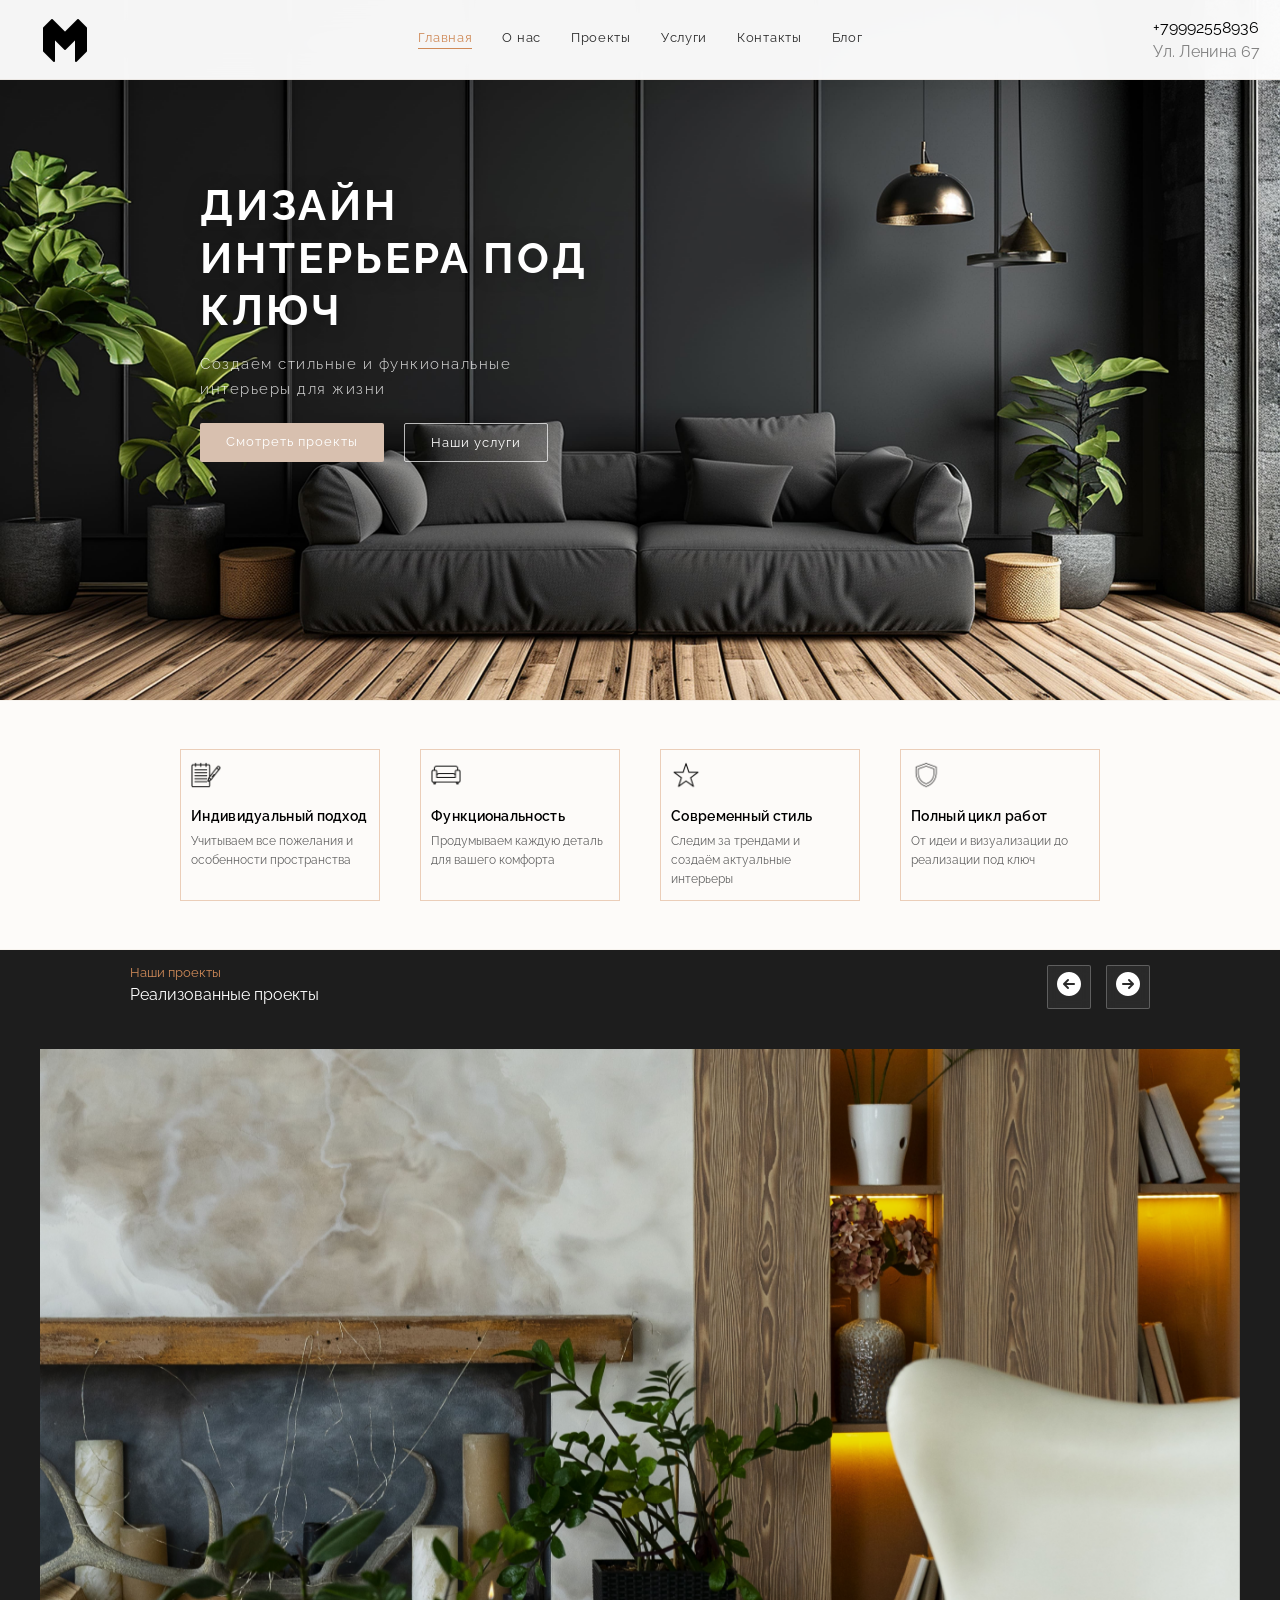
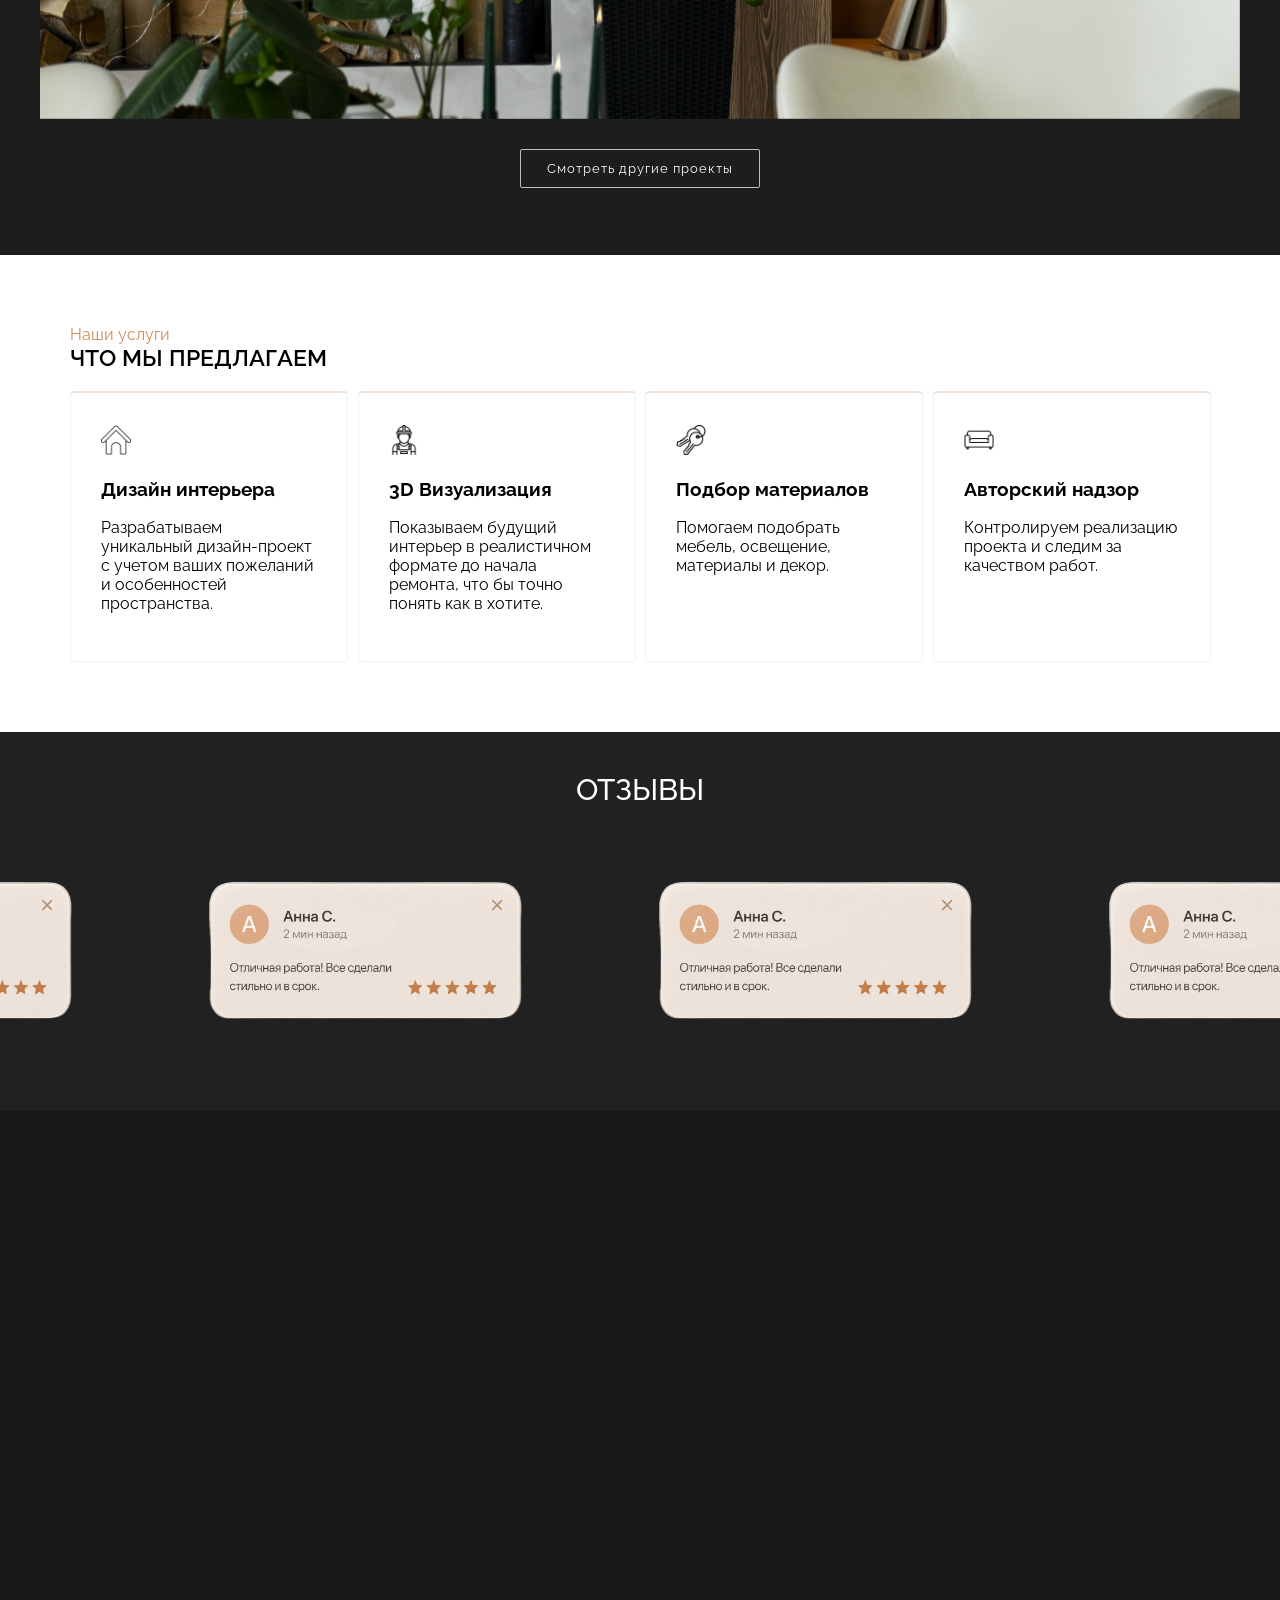
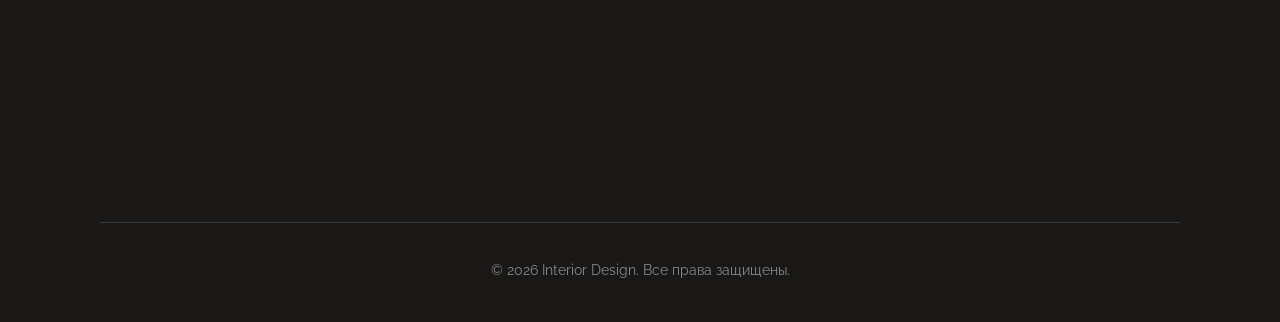
==== commit 47fbadb6: "Update index.html" ====
--- a/index.html
+++ b/index.html
@@ -248,6 +248,7 @@
 </div>
     <form action="https://api.web3forms.com/submit" method="POST">
     <input type="hidden" name="access_key" value="34d49b39-fc63-47a3-ad89-d77691b63afa">
+    <input type="hidden" name="_next" value="https://boiy21515-tech.github.io/burmalda/thanks.html">
     <section class="form-section">
         <h2>Готовы обсудить ваш проект?</h2>
         <p>Оставьте заявку, и мы свяжемся с вами для бесплатной консультации</p>
